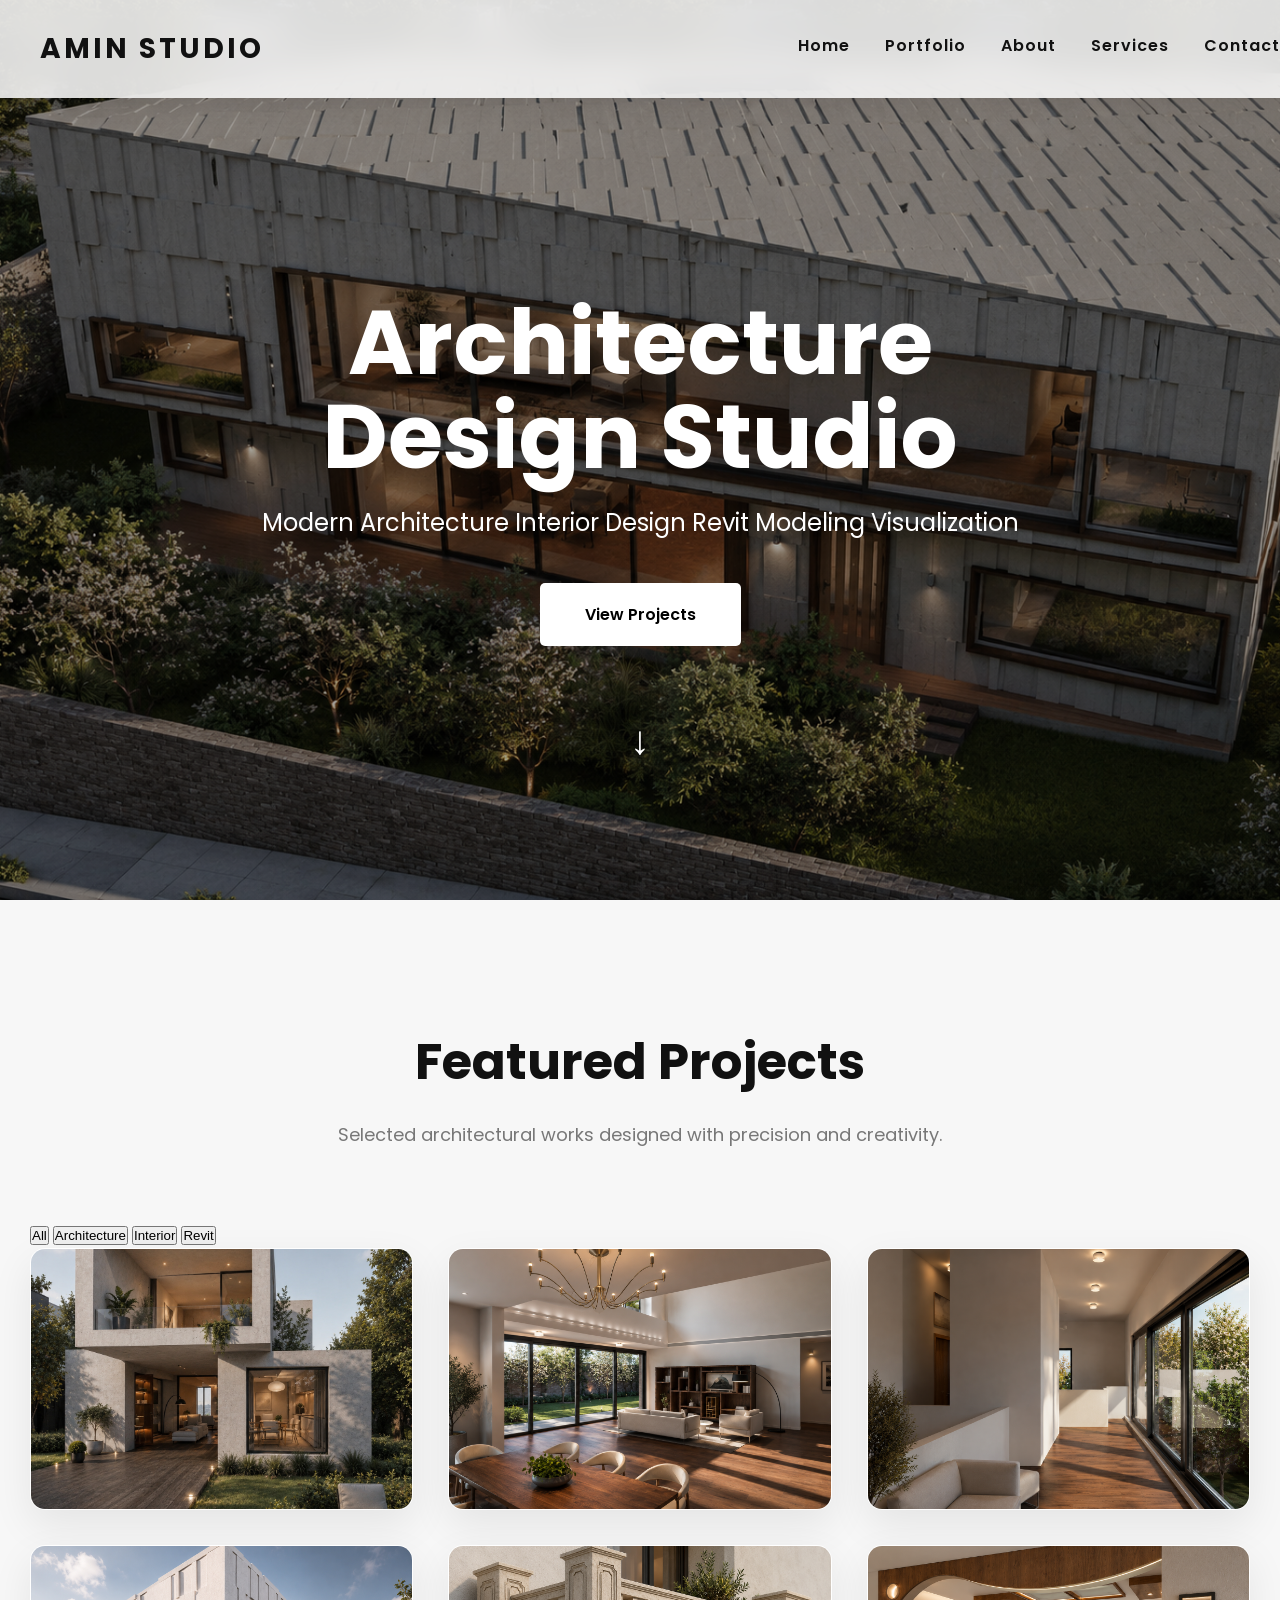
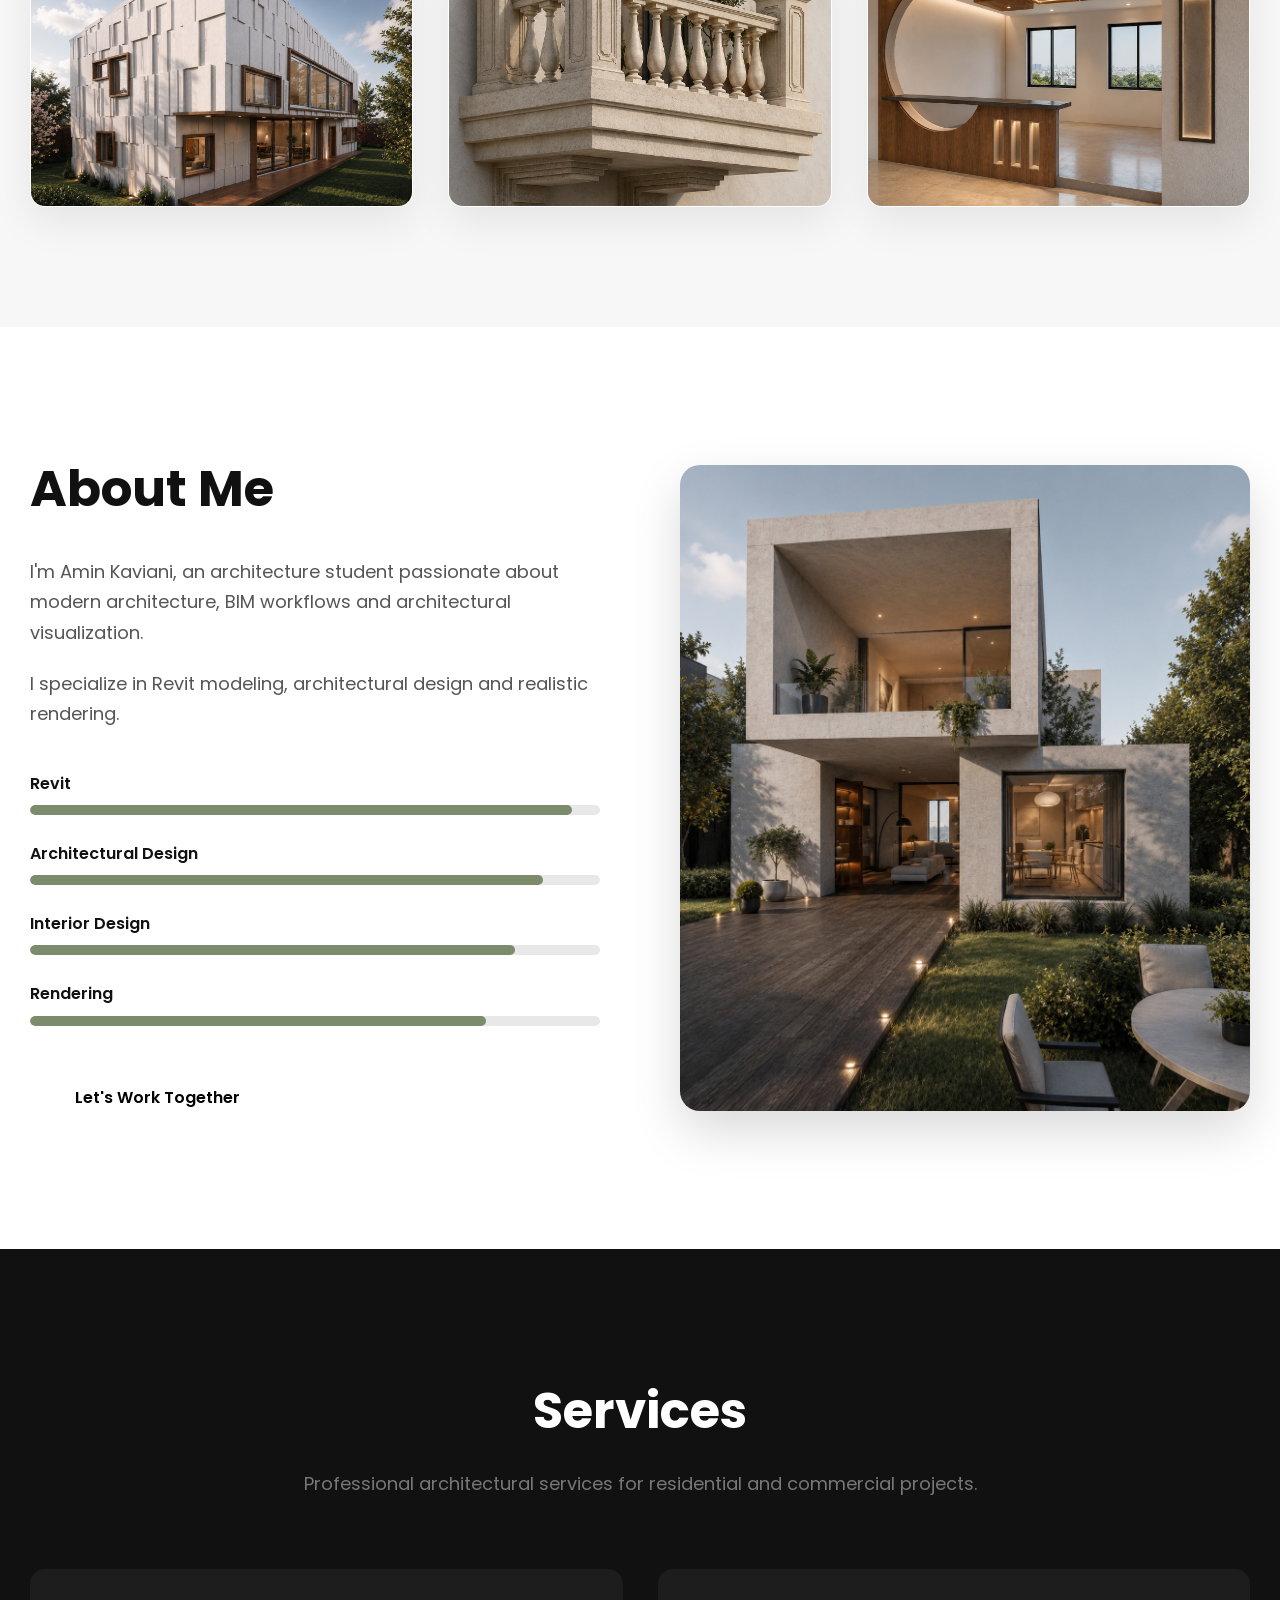
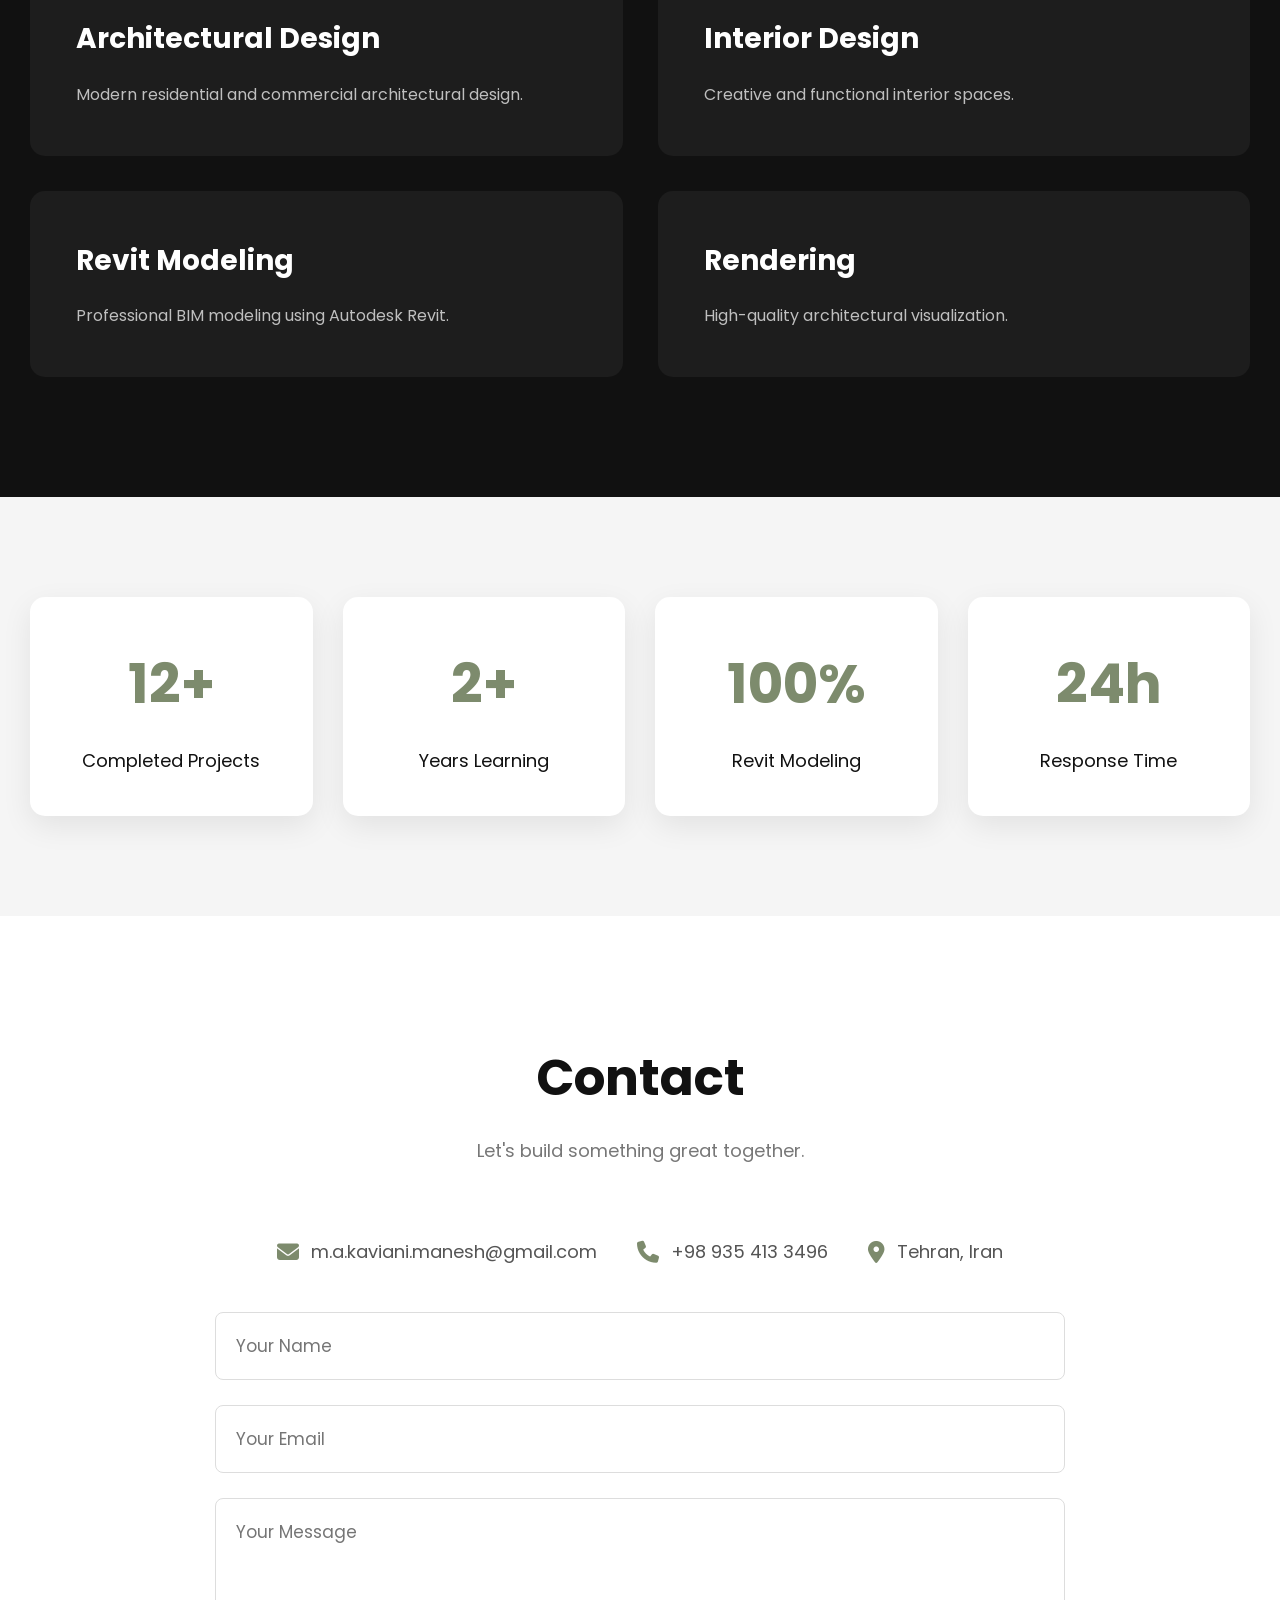
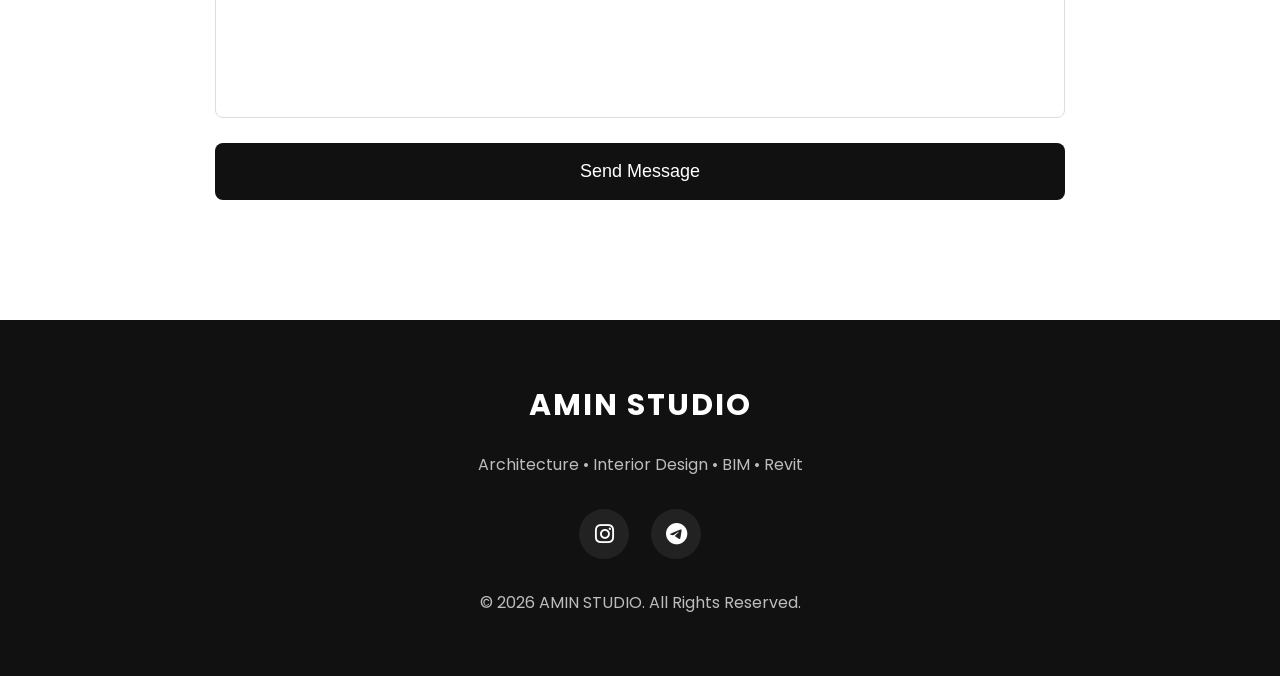
==== index.html @ f222e838 "First website version" ====
<!DOCTYPE html>
<html lang="en">

<head>

<meta charset="UTF-8">

<meta name="viewport"
content="width=device-width, initial-scale=1.0">

<title>Amin Studio</title>

<link rel="preconnect" href="https://fonts.googleapis.com">

<link rel="preconnect"
href="https://fonts.gstatic.com"
crossorigin>

<link href="https://fonts.googleapis.com/css2?family=Poppins:wght@300;400;500;600;700;800&display=swap"
rel="stylesheet">

<link rel="stylesheet"
href="https://cdnjs.cloudflare.com/ajax/libs/font-awesome/6.7.2/css/all.min.css">

<link rel="stylesheet"
href="style.css">

</head>

<body>

<div id="loader">

<div class="loader-logo">

AMIN STUDIO

</div>

</div>

<header>

<div class="container">

<div class="logo">

AMIN STUDIO

</div>

<nav>

<a href="#home">Home</a>

<a href="#portfolio">Portfolio</a>

<a href="#about">About</a>

<a href="#services">Services</a>

<a href="#contact">Contact</a>

</nav>

<div class="menu-toggle">

<span></span>

<span></span>

<span></span>

</div>

</div>

</header>

<section
class="hero"
id="home">

<div class="overlay">

<div class="hero-content">

<h1>

Architecture

<br>

Design Studio

</h1>

<p>

Modern Architecture

Interior Design

Revit Modeling

Visualization

</p>

<a href="#portfolio"
class="btn">

View Projects

</a>

<div class="scroll-down">

↓

</div>

</div>

</div>

</section>

<!-- Portfolio -->

<section class="portfolio" id="portfolio">

    <div class="container">

        <div class="section-title">
            <h2>Featured Projects</h2>
            <p>Selected architectural works designed with precision and creativity.</p>
        </div>

        <div class="portfolio-filter">

<button class="filter-btn active" data-filter="all">All</button>

<button class="filter-btn" data-filter="architecture">Architecture</button>

<button class="filter-btn" data-filter="interior">Interior</button>

<button class="filter-btn" data-filter="revit">Revit</button>

</div>

        <div class="portfolio-grid">

<div class="project-card">

    <img src="images/project1.jpg" alt="Project 1">

    <div class="project-info">

        <h3>Modern Villa</h3>

        <p>Residential Design</p>

        <a href="project1.html" class="btn">View Project</a>

    </div>

</div>
<div class="project-card">

    <img src="images/project2.jpg" alt="Project 2">

    <div class="project-info">

        <h3>Luxury Interior</h3>

        <p>Interior Design</p>

        <a href="project2.html" class="btn">View Project</a>

    </div>

</div>

<div class="project-card">

    <img src="images/project3.jpg" alt="Project 3">

    <div class="project-info">

        <h3>Contemporary House</h3>

        <p>Architecture</p>

        <a href="project3.html" class="btn">View Project</a>

    </div>

</div>

<div class="project-card">

    <img src="images/project4.jpg" alt="Project 4">

    <div class="project-info">

        <h3>Office Building</h3>

        <p>Commercial</p>

        <a href="project4.html" class="btn">View Project</a>

    </div>

</div>

<div class="project-card">

    <img src="images/project5.jpg" alt="Project 5">

    <div class="project-info">

        <h3>Landscape Design</h3>

        <p>Landscape</p>

        <a href="project5.html" class="btn">View Project</a>

    </div>

</div>

           <div class="project-card">

    <img src="images/project6.jpg" alt="Project 6">

    <div class="project-info">

        <h3>bim object </h3>

        <p>interior design</p>

        <a href="project6.html" class="btn">View Project</a>

    </div>

</div>

        </div>

    </div>

</section>

<!-- About -->

<section class="about" id="about">

    <div class="container about-grid">

        <div class="about-text">

            <h2>About Me</h2>

            <p>
                I'm Amin Kaviani, an architecture student passionate about
                modern architecture, BIM workflows and architectural visualization.
            </p>

            <p>
                I specialize in Revit modeling, architectural design and
                realistic rendering.
            </p>

            <div class="skills">

<div class="skill">
<span>Revit</span>
<div class="skill-bar">
<div class="skill-fill" style="width:95%"></div>
</div>
</div>

<div class="skill">
<span>Architectural Design</span>
<div class="skill-bar">
<div class="skill-fill" style="width:90%"></div>
</div>
</div>

<div class="skill">
<span>Interior Design</span>
<div class="skill-bar">
<div class="skill-fill" style="width:85%"></div>
</div>
</div>

<div class="skill">
<span>Rendering</span>
<div class="skill-bar">
<div class="skill-fill" style="width:80%"></div>
</div>
</div>

</div>

            <a href="#contact" class="btn">Let's Work Together</a>

        </div>

        <div class="about-image">

            <img src="images/project1.jpg" alt="About">

        </div>

    </div>

</section>

<!-- Services -->

<section class="services" id="services">

    <div class="container">

        <div class="section-title">

            <h2>Services</h2>

            <p>Professional architectural services for residential and commercial projects.</p>

        </div>

        <div class="services-grid">

            <div class="service-box">
                <h3>Architectural Design</h3>
                <p>Modern residential and commercial architectural design.</p>
            </div>

            <div class="service-box">
                <h3>Interior Design</h3>
                <p>Creative and functional interior spaces.</p>
            </div>

            <div class="service-box">
                <h3>Revit Modeling</h3>
                <p>Professional BIM modeling using Autodesk Revit.</p>
            </div>

            <div class="service-box">
                <h3>Rendering</h3>
                <p>High-quality architectural visualization.</p>
            </div>

        </div>

    </div>

</section>

<section class="stats">

<div class="container">

<div class="stats-grid">

<div class="stat-box">

<h2>12+</h2>

<p>Completed Projects</p>

</div>

<div class="stat-box">

<h2>2+</h2>

<p>Years Learning</p>

</div>

<div class="stat-box">

<h2>100%</h2>

<p>Revit Modeling</p>

</div>

<div class="stat-box">

<h2>24h</h2>

<p>Response Time</p>

</div>

</div>

</div>

</section>

<!-- Contact -->

<section class="contact" id="contact">

    <div class="container">

        <div class="section-title">

            <h2>Contact</h2>

            <p>Let's build something great together.</p>

        </div>

<div class="contact-info">

<div class="info-item">
<i class="fas fa-envelope"></i>
<span>m.a.kaviani.manesh@gmail.com</span>
</div>

<div class="info-item">
<i class="fas fa-phone"></i>
<span>+98 935 413 3496</span>
</div>

<div class="info-item">
<i class="fas fa-location-dot"></i>
<span>Tehran, Iran</span>
</div>

</div>

        <form action="https://formspree.io/f/xaqgvgnk" method="POST">

<input
type="text"
name="name"
placeholder="Your Name"
required>

<input
type="email"
name="email"
placeholder="Your Email"
required>

<textarea
name="message"
placeholder="Your Message"
required></textarea>

            <button type="submit">Send Message</button>

        </form>

    </div>

</section>

<footer>

<div class="container">

<h3>AMIN STUDIO</h3>

<p>Architecture • Interior Design • BIM • Revit</p>

<div class="social-links">

<a href="https://instagram.com/amin.studioarch" target="_blank">
<i class="fab fa-instagram"></i>
</a>

<a href="https://t.me/@Amin_1386_k" target="_blank">
<i class="fab fa-telegram"></i>
</a>

</div>

<p>© 2026 AMIN STUDIO. All Rights Reserved.</p>

</div>

</footer>

<script src="script.js"></script>

</body>

</html>
---- style.css ----
/* ===========================
   AMIN STUDIO
   Version 1.0
=========================== */

*{
margin:0;
padding:0;
box-sizing:border-box;
scroll-behavior:smooth;
}

body{

font-family:'Poppins',sans-serif;

background:#ffffff;

color:#111;

line-height:1.7;

overflow-x:hidden;

}

html,
body{
width:100%;
overflow-x:hidden;
}

section{
width:100%;
}

img{

width:100%;

display:block;

}

.container{
width:100%;
max-width:1400px;
margin:auto;
padding:0 30px;
}

/*================ HEADER ================*/

header{

position:fixed;

top:0;

left:0;

width:100%;

background:rgba(255,255,255,.85);

backdrop-filter:blur(15px);

box-shadow:0 5px 25px rgba(0,0,0,.08);

z-index:999;

transition:all .35s ease;

}

header .container{

display:flex;

justify-content:space-between;

align-items:center;

padding:25px 0;

}

.logo{

transform:translatex(40px);

font-size:28px;

font-weight:700;

letter-spacing:3px;

}

nav{

display:flex;

gap:35px;

}

nav a{

position:relative;

text-decoration:none;

color:#111;

font-weight:600;

letter-spacing:1px;

padding-bottom:6px;

transition:.35s;

}

nav a::after{

content:"";

position:absolute;

left:0;

bottom:0;

width:0;

height:2px;

background:#7d8b6d;

transition:.35s;

}

nav a:hover{

color:#7d8b6d;

}

nav a:hover::after{

width:100%;

}

nav a:hover{

color:#7d8b6d;

}

/*================ HERO ================*/

.hero{

height:100vh;

background:url("images/hero.jpg") center center/cover no-repeat;

position:relative;

overflow:hidden;

}

.overlay{
position:absolute;
top:0;
left:0;
width:100%;
height:100%;

background:rgba(0,0,0,.35);

display:flex;
justify-content:center;
align-items:center;

padding-top:90px;
}

.hero-content{

transform:translateY(40px);

max-width:900px;

padding:40px;

text-align:center;

color:white;

}

.hero-content h1{

font-size:clamp(60px,7vw,95px);

line-height:1.05;

margin-bottom:20px;

}

.hero-content p{

font-size:24px;

max-width:800px;

margin:0 auto 40px;

line-height:1.6;

}

.btn{

display:inline-block;

padding:18px 45px;

background:white;

color:black;

text-decoration:none;

font-weight:600;

transition:.3s;

border-radius:5px;

}

.btn:hover{

background:#111;

color:white;

}

/*================ SECTION TITLE ================*/

.section-title{

text-align:center;

margin-bottom:70px;

}

.section-title h2{

font-size:50px;

margin-bottom:15px;

font-weight:700;

}

.section-title p{

font-size:18px;

color:#777;

max-width:700px;

margin:auto;

}

/*================ PORTFOLIO ================*/

.portfolio{

padding:120px 0;

background:#f7f7f7;

}

.portfolio-grid{

display:grid;

grid-template-columns:repeat(3,1fr);

gap:35px;

}

.project-card{

background:white;

border-radius:15px;

overflow:hidden;

box-shadow:0 15px 40px rgba(0,0,0,.08);

transition:.4s;

cursor:pointer;

}

.project-card:hover{

transform:translateY(-12px);

box-shadow:0 25px 50px rgba(0,0,0,.15);

}

.project-card img{

height:260px;

object-fit:cover;

transition:.5s;

}

.project-card:hover img{

transform:scale(1.08);

}

.project-info{

position:absolute;

left:0;

bottom:0;

width:100%;

padding:30px;

background:linear-gradient(
to top,
rgba(0,0,0,.88),
rgba(0,0,0,.15)
);

color:white;

transform:translateY(100%);

transition:.45s;

}

.project-card:hover .project-info{

transform:translateY(0);

}

.project-info h3{

font-size:24px;

margin-bottom:10px;

}

.project-info p{

color:#777;

font-size:16px;

}

.project-info .btn{

margin-top:18px;

display:inline-block;

padding:12px 28px;

font-size:15px;

background:white;

color:#111;

border-radius:6px;

transition:.3s;

}

.project-info .btn:hover{

background:#7d8b6d;

color:white;

}

/*================ ABOUT ================*/

.about{

padding:120px 0;

}

.about-grid{

display:grid;

grid-template-columns:1fr 1fr;

gap:80px;

align-items:center;

}

.about-text h2{

font-size:50px;

margin-bottom:25px;

}

.about-text p{

margin-bottom:20px;

font-size:18px;

color:#555;

}

.about-image img{

border-radius:20px;

box-shadow:0 20px 50px rgba(0,0,0,.15);

}

/*================ SERVICES ================*/

.services{

padding:120px 0;

background:#111;

color:white;

}

.services-grid{

display:grid;

grid-template-columns:repeat(2,1fr);

gap:35px;

margin-top:60px;

}

.service-box{

background:#1d1d1d;

padding:45px;

border-radius:15px;

transition:.4s;

border:1px solid transparent;

}

.service-box:hover{

transform:translateY(-10px);

border-color:#8b9b7a;

}

.service-box h3{

font-size:28px;

margin-bottom:18px;

}

.service-box p{

color:#bfbfbf;

line-height:1.8;

}

/*================ CONTACT ================*/

.contact{

padding:120px 0;

background:white;

}

.contact form{

max-width:850px;

margin:auto;

display:flex;

flex-direction:column;

gap:25px;

}

.contact input,

.contact textarea{

padding:20px;

font-size:17px;

border:1px solid #ddd;

border-radius:8px;

font-family:Poppins,sans-serif;

outline:none;

transition:.3s;

}

.contact input:focus,

.contact textarea:focus{

border-color:#8b9b7a;

}

.contact textarea{

height:220px;

resize:none;

}

.contact button{

padding:18px;

background:#111;

color:white;

border:none;

font-size:18px;

cursor:pointer;

border-radius:8px;

transition:.3s;

}

.contact button:hover{

background:#8b9b7a;

}

/*================ FOOTER ================*/

footer{

background:#111;

color:white;

padding:60px 0;

text-align:center;

}

footer h3{

font-size:30px;

margin-bottom:20px;

letter-spacing:2px;

}

footer p{

color:#bdbdbd;

margin-top:10px;

}

/*================ RESPONSIVE ================*/

@media(max-width:1100px){

.hero-content h1{

font-size:65px;

line-height:75px;

}

.portfolio-grid{

grid-template-columns:repeat(2,1fr);

}

.about-grid{

grid-template-columns:1fr;

}

.services-grid{

grid-template-columns:1fr;

}

}

@media(max-width:768px){

header .container{

flex-direction:column;

gap:20px;

}

nav{

flex-wrap:wrap;

justify-content:center;

gap:18px;

}

.hero-content h1{

font-size:45px;

line-height:55px;

}

.hero-content p{

font-size:18px;

}

.section-title h2{

font-size:38px;

}

.portfolio-grid{

grid-template-columns:1fr;

}

.logo{

font-size:24px;

}

}

@media(max-width:500px){

.hero-content h1{

font-size:34px;

line-height:42px;

}

.hero-content p{

font-size:16px;

}

.btn{

padding:15px 30px;

}

.contact input,

.contact textarea{

padding:15px;

}

}

/* ===== Portfolio Hover Effect ===== */

.project-card{

position:relative;

background:white;

border-radius:15px;

overflow:hidden;

box-shadow:0 15px 40px rgba(0,0,0,.08);

transition:.4s;

cursor:pointer;

}

.project-card img{

width:100%;

height:260px;

object-fit:cover;

transition:.5s;

}

.project-card:hover img{

transform:scale(1.1);

}

.project-info{

position:absolute;

left:0;

bottom:-100%;

width:100%;

padding:35px;

background:linear-gradient(
to top,
rgba(0,0,0,.92),
rgba(0,0,0,.25)
);

color:white;

transition:.45s;

display:flex;

flex-direction:column;

justify-content:flex-end;

height:100%;

}

.project-card:hover .project-info{

bottom:0;

}

.project-info h3{

font-size:28px;

font-weight:600;

margin-bottom:10px;

letter-spacing:1px;

}

.project-info p{

color:#e5e5e5;

margin-bottom:20px;

font-size:16px;

}

/*============== STATS ==============*/

.stats{

background:#f5f5f5;

padding:100px 0;

}

.stats-grid{

display:grid;

grid-template-columns:repeat(4,1fr);

gap:30px;

text-align:center;

}

.stat-box{

background:white;

padding:40px;

border-radius:15px;

box-shadow:0 10px 30px rgba(0,0,0,.08);

transition:.3s;

}

.stat-box:hover{

transform:translateY(-10px);

}

.stat-box h2{

font-size:55px;

color:#7d8b6d;

margin-bottom:15px;

}

.stat-box p{

font-size:18px;

}

/*========= Scroll Animation =========*/

.hidden{

opacity:0;

transform:translateY(80px);

transition:all .8s ease;

}

.show{

opacity:1;

transform:translateY(0);

}

/*================ HERO ANIMATION ================*/

.hero{

animation:heroZoom 12s ease-in-out infinite alternate;

}

@keyframes heroZoom{

0%{

background-size:100%;

}

100%{

background-size:110%;

}

}

.hero-content h1{

opacity:0;

animation:fadeUp 1s ease forwards;

animation-delay:.3s;

}

.hero-content p{

opacity:0;

animation:fadeUp 1s ease forwards;

animation-delay:.8s;

}

.hero-content .btn{

opacity:0;

animation:fadeUp 1s ease forwards;

animation-delay:1.3s;

}

@keyframes fadeUp{

from{

opacity:0;

transform:translateY(40px);

}

to{

opacity:1;

transform:translateY(0);

}

}

/*================ SCROLL DOWN ================*/

.scroll-down{

margin-top:60px;

font-size:40px;

color:white;

animation:float 2s ease infinite;

}

@keyframes float{

0%{

transform:translateY(0);

}

50%{

transform:translateY(15px);

}

100%{

transform:translateY(0);

}

}

/*========== MOBILE MENU ==========*/

.menu-toggle{

display:none;

flex-direction:column;

cursor:pointer;

gap:6px;

}

.menu-toggle span{

width:30px;

height:3px;

background:#111;

transition:.3s;

}

@media(max-width:768px){

.hero{

height:100svh;

background-attachment:scroll;

}

.menu-toggle{

display:flex;

}

nav{

display:none;

position:absolute;

top:90px;

left:0;

width:100%;

background:white;

padding:30px 0;

flex-direction:column;

align-items:center;

box-shadow:0 10px 30px rgba(0,0,0,.1);

}

nav.active{

display:flex;

}

.contact-info{

flex-direction:column;

align-items:center;

gap:18px;

}

}

.project-card{

border:1px solid rgba(255,255,255,.05);

}

.project-card:hover{

box-shadow:0 30px 60px rgba(0,0,0,.18);

}

/*========== Header Scroll Effect ==========*/

header.scrolled{

padding:0;

background:rgba(255,255,255,.96);

box-shadow:0 12px 30px rgba(0,0,0,.12);

}

header.scrolled .container{

padding:16px 0;

}

header.scrolled .logo{

font-size:24px;

}

header.scrolled nav a{

font-size:15px;

}

/*========== Skills ==========*/

.skills{
margin:40px 0;
}

.skill{
margin-bottom:25px;
}

.skill span{
display:block;
margin-bottom:8px;
font-weight:600;
font-size:16px;
}

.skill-bar{
width:100%;
height:10px;
background:#e8e8e8;
border-radius:20px;
overflow:hidden;
}

.skill-fill{
height:100%;
background:#7d8b6d;
border-radius:20px;
transition:width 1.2s ease;
}

/*=========== PROJECT PAGE ===========*/

.project-details{

margin-top:40px;

padding:30px;

background:#f7f7f7;

border-radius:12px;

}

.project-details h3{

margin-bottom:20px;

font-size:28px;

}

.project-details p{

margin-bottom:12px;

font-size:17px;

color:#555;

}

.contact-info{

text-align:center;

margin-bottom:40px;

}

.contact-info p{

font-size:18px;

margin-bottom:12px;

color:#555;

}

.contact-info strong{

color:#111;

}

/*========== Contact Info ==========*/

.contact-info{

display:flex;

justify-content:center;

gap:40px;

flex-wrap:wrap;

margin-bottom:45px;

}

.info-item{

display:flex;

align-items:center;

gap:12px;

font-size:18px;

color:#555;

}

.info-item i{

font-size:22px;

color:#7d8b6d;

}

/*========== Social Links ==========*/

.social-links{

display:flex;

justify-content:center;

gap:22px;

margin:30px 0;

}

.social-links a{

width:50px;

height:50px;

display:flex;

align-items:center;

justify-content:center;

border-radius:50%;

background:#222;

color:white;

font-size:22px;

text-decoration:none;

transition:.3s;

}

.social-links a:hover{

background:#7d8b6d;

transform:translateY(-6px);

}

/*========== LOADER ==========*/

#loader{

position:fixed;

top:0;

left:0;

width:100%;

height:100%;

background:#111;

display:flex;

justify-content:center;

align-items:center;

z-index:99999;

transition:opacity .8s ease, visibility .8s;

}

.loader-logo{

color:white;

font-size:42px;

font-weight:700;

letter-spacing:8px;

animation:pulse 1.5s infinite;

}

#loader.hide{

opacity:0;

visibility:hidden;

}

@keyframes pulse{

0%{

opacity:.4;

transform:scale(.96);

}

50%{

opacity:1;

transform:scale(1);

}

100%{

opacity:.4;

transform:scale(.96);

}

}
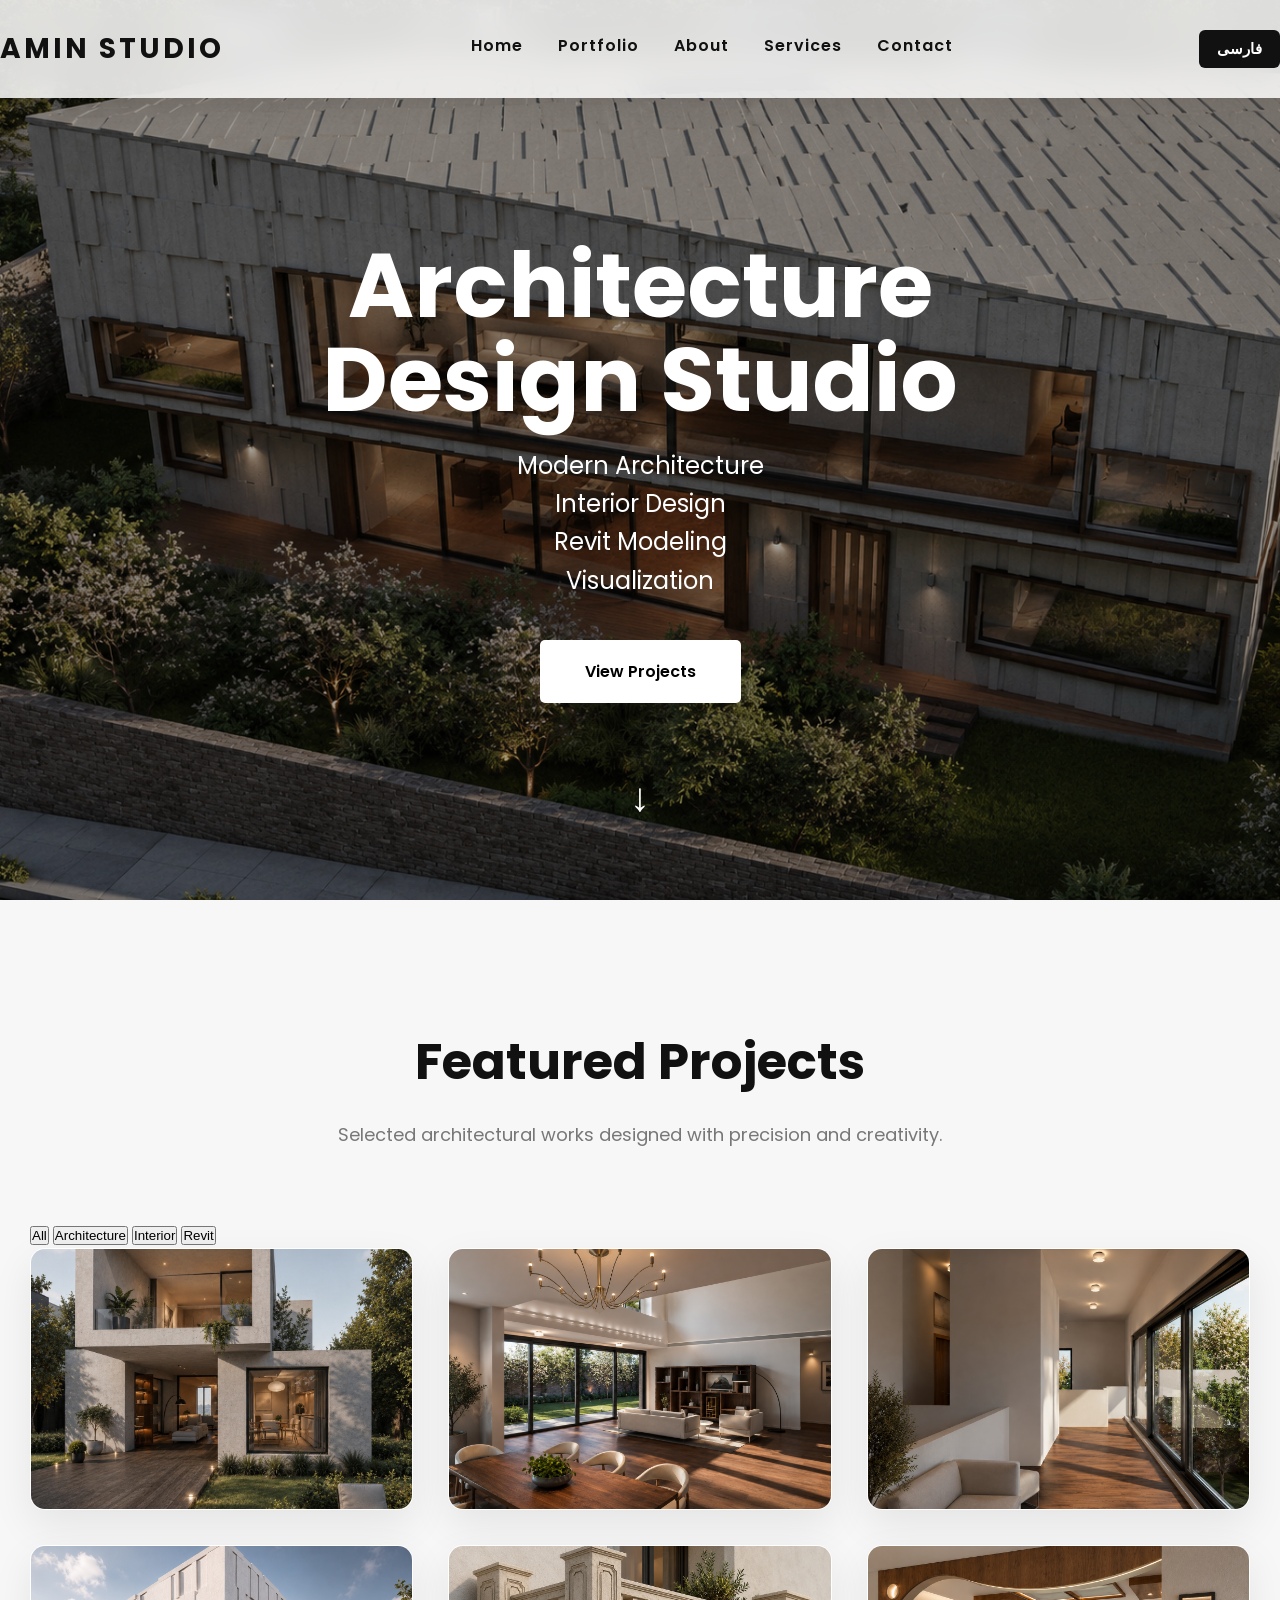
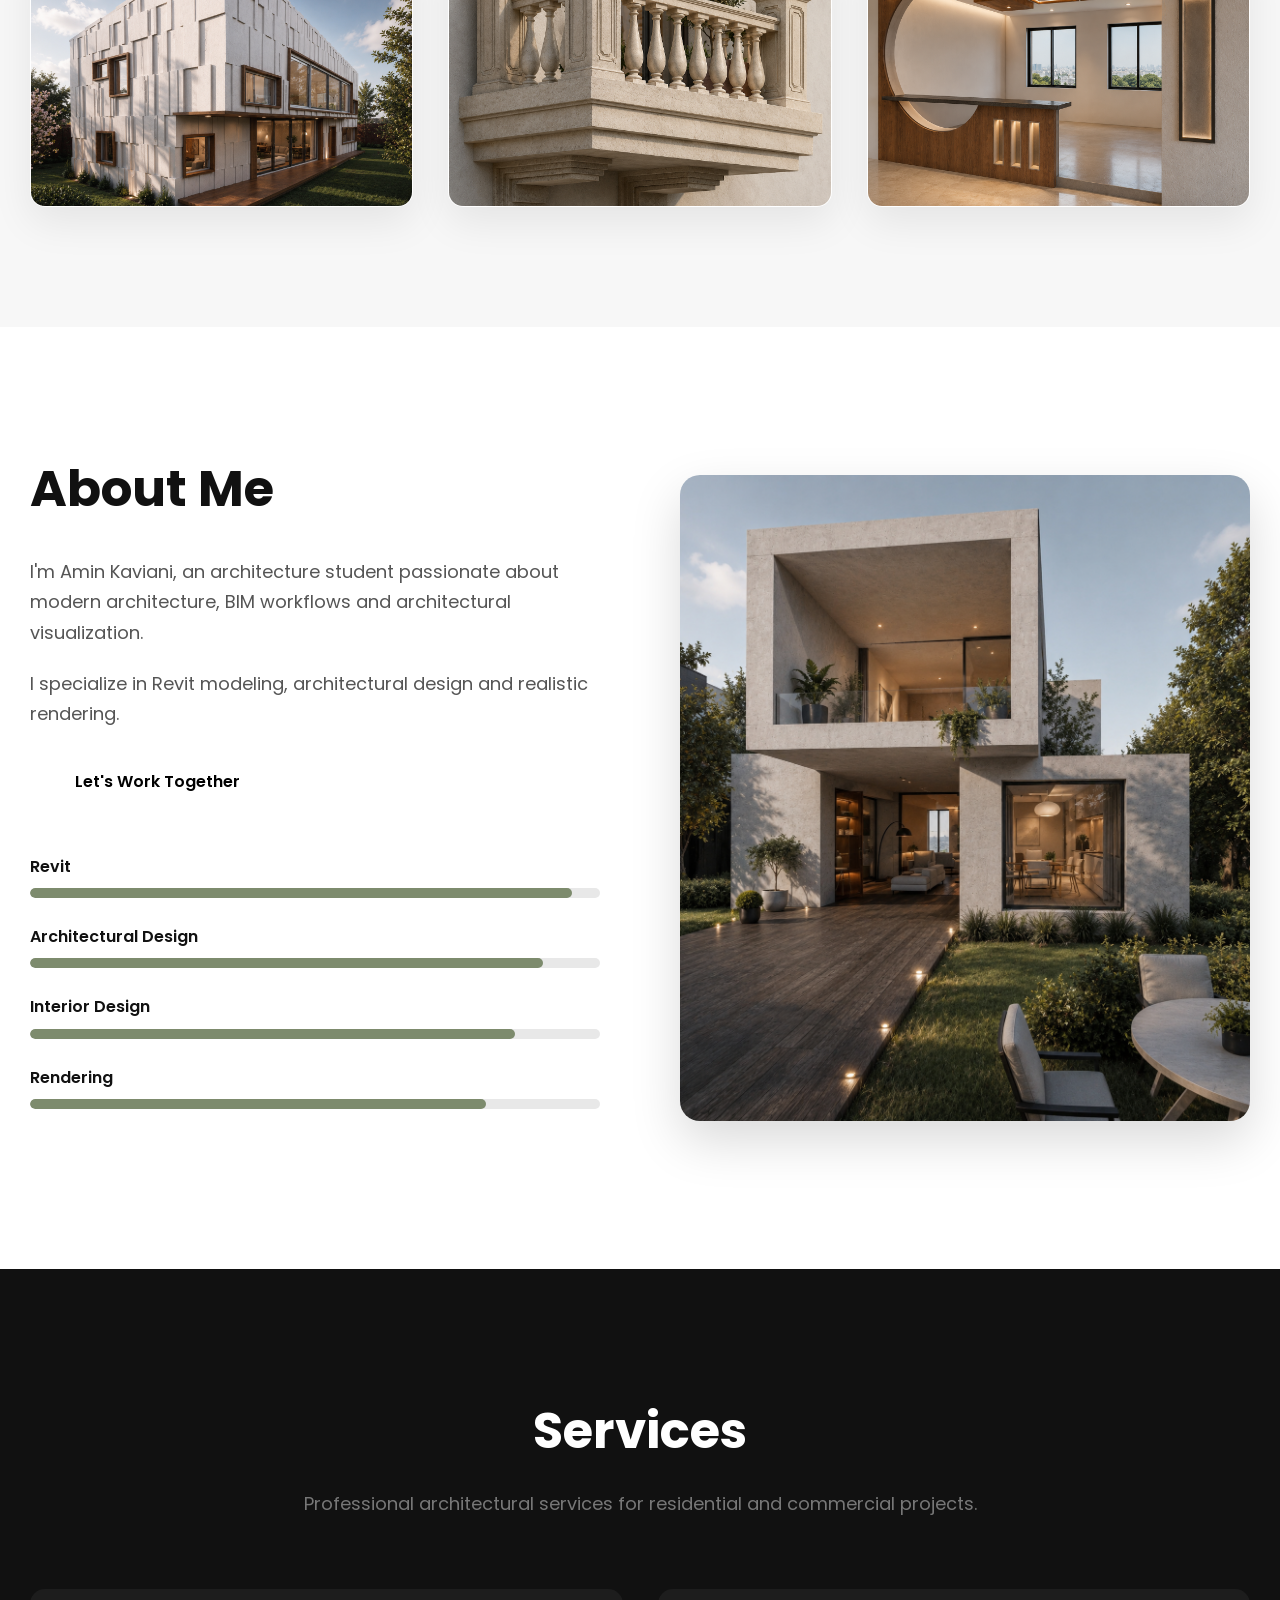
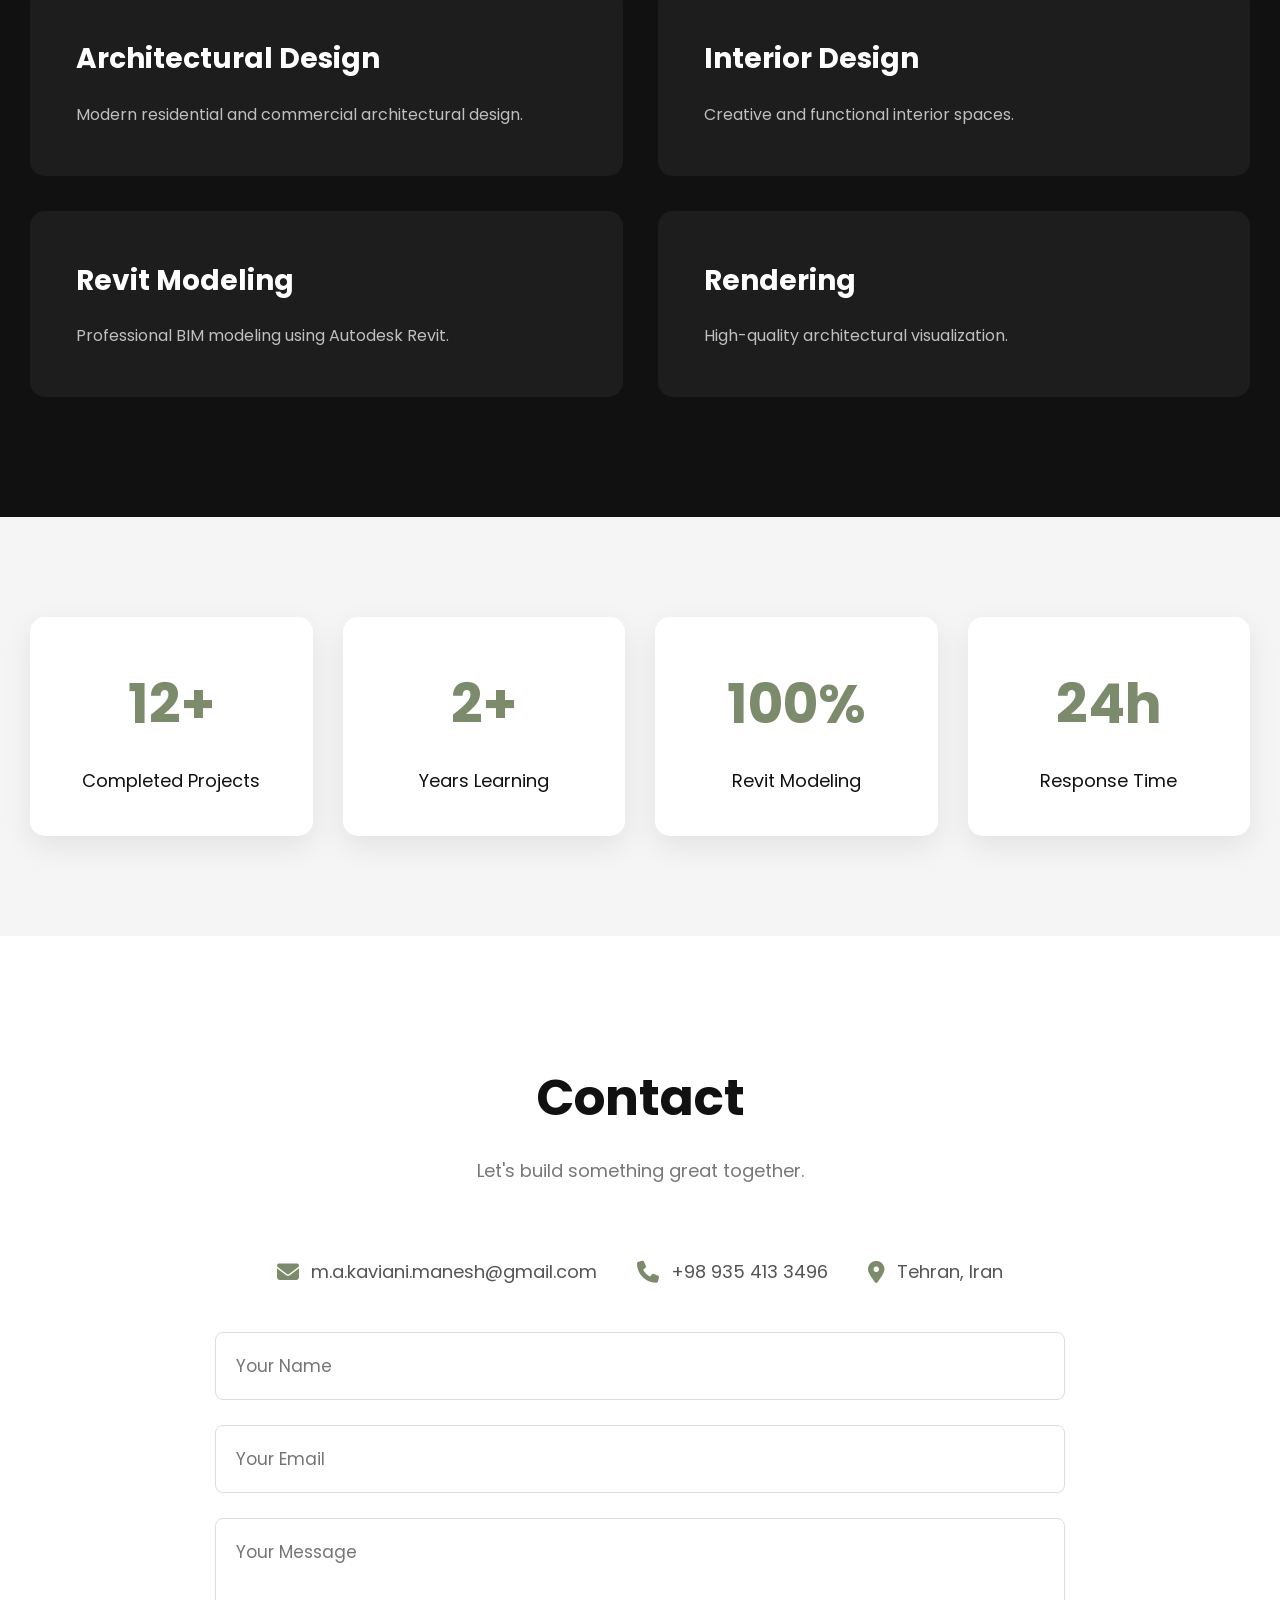
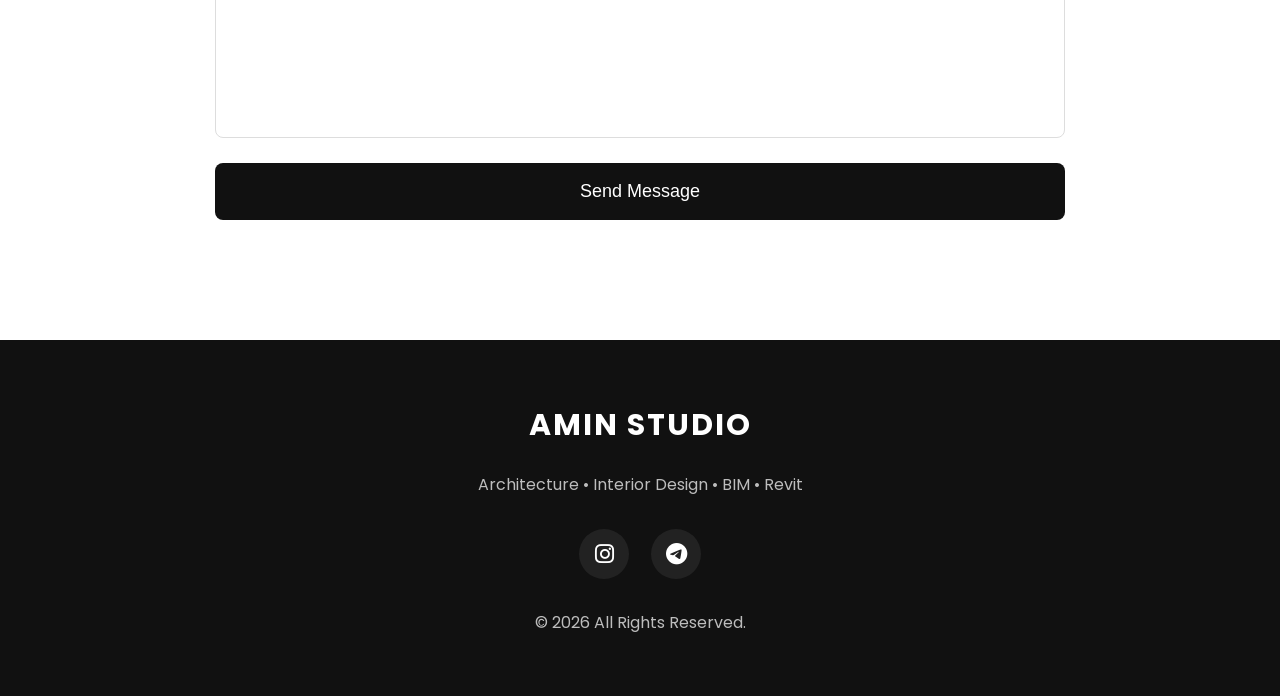
==== commit b9ac1dd6: "Update website" ====
--- a/index.html
+++ b/index.html
@@ -51,17 +51,21 @@
 
 <nav>
 
-<a href="#home">Home</a>
-
-<a href="#portfolio">Portfolio</a>
-
-<a href="#about">About</a>
-
-<a href="#services">Services</a>
-
-<a href="#contact">Contact</a>
+<a href="#home" id="nav-home">Home</a>
+
+<a href="#portfolio" id="nav-portfolio">Portfolio</a>
+
+<a href="#about" id="nav-about">About</a>
+
+<a href="#services" id="nav-services">Services</a>
+
+<a href="#contact" id="nav-contact">Contact</a>
 
 </nav>
+
+<button id="lang-toggle" class="lang-btn">
+    فارسی
+</button>
 
 <div class="menu-toggle">
 
@@ -85,17 +89,13 @@
 
 <div class="hero-content">
 
-<h1>
-
+<h1 id="hero-title">
 Architecture
-
 <br>
-
 Design Studio
-
 </h1>
 
-<p>
+<p id="hero-text">
 
 Modern Architecture
 
@@ -107,11 +107,8 @@
 
 </p>
 
-<a href="#portfolio"
-class="btn">
-
+<a href="#portfolio" class="btn" id="hero-btn">
 View Projects
-
 </a>
 
 <div class="scroll-down">
@@ -133,8 +130,10 @@
     <div class="container">
 
         <div class="section-title">
-            <h2>Featured Projects</h2>
-            <p>Selected architectural works designed with precision and creativity.</p>
+            <h2 id="portfolio-title">Featured Projects</h2>
+            <p id="portfolio-text">
+Selected architectural works designed with precision and creativity.
+</p>
         </div>
 
         <div class="portfolio-filter">
@@ -157,11 +156,11 @@
 
     <div class="project-info">
 
-        <h3>Modern Villa</h3>
-
-        <p>Residential Design</p>
-
-        <a href="project1.html" class="btn">View Project</a>
+        <h3 id="project1-title">Modern Villa</h3>
+
+       <p id="project1-type">Residential Design</p>
+
+        <a href="project1.html" class="btn" id="view-btn1">View Project</a>
 
     </div>
 
@@ -172,11 +171,11 @@
 
     <div class="project-info">
 
-        <h3>Luxury Interior</h3>
-
-        <p>Interior Design</p>
-
-        <a href="project2.html" class="btn">View Project</a>
+        <h3 id="project2-title">Luxury Interior</h3>
+
+        <p id="project2-type">Interior Design</p>
+
+        <a href="project2.html" class="btn" id="view-btn2">View Project</a>
 
     </div>
 
@@ -188,11 +187,11 @@
 
     <div class="project-info">
 
-        <h3>Contemporary House</h3>
-
-        <p>Architecture</p>
-
-        <a href="project3.html" class="btn">View Project</a>
+        <h3 id="project3-title">Contemporary House</h3>
+
+        <p id="project3-type">Architecture</p>
+
+        <a href="project3.html" class="btn" id="view-btn3">View Project</a>
 
     </div>
 
@@ -204,11 +203,11 @@
 
     <div class="project-info">
 
-        <h3>Office Building</h3>
-
-        <p>Commercial</p>
-
-        <a href="project4.html" class="btn">View Project</a>
+        <h3 id="project4-title">Office Building</h3>
+
+        <p id="project4-type">Commercial</p>
+
+        <a href="project4.html" class="btn" id="view-btn4">View Project</a>
 
     </div>
 
@@ -220,11 +219,11 @@
 
     <div class="project-info">
 
-        <h3>Landscape Design</h3>
-
-        <p>Landscape</p>
-
-        <a href="project5.html" class="btn">View Project</a>
+        <h3 id="project5-title">Landscape Design</h3>
+
+        <p id="project5-type">Landscape</p>
+
+        <a href="project5.html" class="btn" id="view-btn5">View Project</a>
 
     </div>
 
@@ -236,11 +235,11 @@
 
     <div class="project-info">
 
-        <h3>bim object </h3>
-
-        <p>interior design</p>
-
-        <a href="project6.html" class="btn">View Project</a>
+        <h3 id="project6-title">bim object </h3>
+
+        <p id="project6-type">interior design </p>
+
+        <a href="project6.html" class="btn" id="view-btn6">View Project</a>
 
     </div>
 
@@ -260,17 +259,21 @@
 
         <div class="about-text">
 
-            <h2>About Me</h2>
-
-            <p>
+            <h2 id="about-title">About Me</h2>
+
+            <p id="about-text1">
                 I'm Amin Kaviani, an architecture student passionate about
                 modern architecture, BIM workflows and architectural visualization.
             </p>
 
-            <p>
+            <p id="about-text2">
                 I specialize in Revit modeling, architectural design and
                 realistic rendering.
             </p>
+
+            <a href="#contact" class="btn" id="about-btn">
+            Let's Work Together
+            </a>
 
             <div class="skills">
 
@@ -304,7 +307,7 @@
 
 </div>
 
-            <a href="#contact" class="btn">Let's Work Together</a>
+        
 
         </div>
 
@@ -326,32 +329,42 @@
 
         <div class="section-title">
 
-            <h2>Services</h2>
-
-            <p>Professional architectural services for residential and commercial projects.</p>
+            <h2 id="services-title">Services</h2>
+
+            <p id="services-text">
+            Professional architectural services for residential and commercial projects.
+            </p>
 
         </div>
 
         <div class="services-grid">
 
             <div class="service-box">
-                <h3>Architectural Design</h3>
-                <p>Modern residential and commercial architectural design.</p>
+                <h3 id="service1-title">Architectural Design</h3>
+                <p id="service1-text">
+                Modern residential and commercial architectural design.
+                </p>
             </div>
 
             <div class="service-box">
-                <h3>Interior Design</h3>
-                <p>Creative and functional interior spaces.</p>
+                <h3 id="service2-title">Interior Design</h3>
+                <p id="service2-text">
+                Creative and functional interior spaces.
+                </p>
             </div>
 
             <div class="service-box">
-                <h3>Revit Modeling</h3>
-                <p>Professional BIM modeling using Autodesk Revit.</p>
+                <h3 id="service3-title">Revit Modeling</h3>
+                <p id="service3-text">
+                Professional BIM modeling using Autodesk Revit.
+                </p>
             </div>
 
             <div class="service-box">
-                <h3>Rendering</h3>
-                <p>High-quality architectural visualization.</p>
+                <h3 id="service4-title">Rendering</h3>
+                <p id="service4-text">
+                High-quality architectural visualization.
+                </p>
             </div>
 
         </div>
@@ -370,7 +383,7 @@
 
 <h2>12+</h2>
 
-<p>Completed Projects</p>
+<p id="stat1">Completed Projects</p>
 
 </div>
 
@@ -378,7 +391,7 @@
 
 <h2>2+</h2>
 
-<p>Years Learning</p>
+<p id="stat2">Years Learning</p>
 
 </div>
 
@@ -386,7 +399,7 @@
 
 <h2>100%</h2>
 
-<p>Revit Modeling</p>
+<p id="stat3">Revit Modeling</p>
 
 </div>
 
@@ -394,7 +407,7 @@
 
 <h2>24h</h2>
 
-<p>Response Time</p>
+<p id="stat4">Response Time</p>
 
 </div>
 
@@ -412,9 +425,9 @@
 
         <div class="section-title">
 
-            <h2>Contact</h2>
-
-            <p>Let's build something great together.</p>
+            <h2 id="contact-title">Contact</h2>
+
+            <p id="contact-text">Let's build something great together.</p>
 
         </div>
 
@@ -439,24 +452,13 @@
 
         <form action="https://formspree.io/f/xaqgvgnk" method="POST">
 
-<input
-type="text"
-name="name"
-placeholder="Your Name"
-required>
-
-<input
-type="email"
-name="email"
-placeholder="Your Email"
-required>
-
-<textarea
-name="message"
-placeholder="Your Message"
-required></textarea>
-
-            <button type="submit">Send Message</button>
+<input type="text" id="name-input" placeholder="Your Name">
+
+<input type="email" id="email-input" placeholder="Your Email">
+
+<textarea id="message-input" placeholder="Your Message"></textarea>
+
+           <button type="submit" id="send-btn">Send Message</button>
 
         </form>
 
@@ -470,7 +472,9 @@
 
 <h3>AMIN STUDIO</h3>
 
-<p>Architecture • Interior Design • BIM • Revit</p>
+<p id="footer-text">
+Architecture • Interior Design • BIM • Revit
+</p>
 
 <div class="social-links">
 
@@ -484,12 +488,13 @@
 
 </div>
 
-<p>© 2026 AMIN STUDIO. All Rights Reserved.</p>
+<p id="footer-copy">© 2026 All Rights Reserved.</p>
 
 </div>
 
 </footer>
 
+<script src="translations.js"></script>
 <script src="script.js"></script>
 
 </body>
--- a/style.css
+++ b/style.css
@@ -87,8 +87,6 @@
 
 .logo{
 
-transform:translatex(40px);
-
 font-size:28px;
 
 font-weight:700;
@@ -397,297 +395,316 @@
 
 .project-info .btn{
 
+display:flex;
+justify-content:center;
+align-items:center;
+
+width:100%;
+height:52px;
+
 margin-top:18px;
 
-display:inline-block;
-
-padding:12px 28px;
+padding:0;
 
 font-size:15px;
+font-weight:600;
 
 background:white;
-
 color:#111;
 
-border-radius:6px;
+border-radius:8px;
+
+text-align:center;
+
+line-height:1.4;
+
+white-space:normal;
+
+}
+
+.project-info .btn:hover{
+
+background:#7d8b6d;
+
+color:white;
+
+}
+
+/*================ ABOUT ================*/
+
+.about{
+
+padding:120px 0;
+
+}
+
+.about-grid{
+
+display:grid;
+
+grid-template-columns:1fr 1fr;
+
+gap:80px;
+
+align-items:center;
+
+}
+
+.about-text h2{
+
+font-size:50px;
+
+margin-bottom:25px;
+
+}
+
+.about-text p{
+
+margin-bottom:20px;
+
+font-size:18px;
+
+color:#555;
+
+}
+
+.about-image img{
+
+border-radius:20px;
+
+box-shadow:0 20px 50px rgba(0,0,0,.15);
+
+}
+
+/*================ SERVICES ================*/
+
+.services{
+
+padding:120px 0;
+
+background:#111;
+
+color:white;
+
+}
+
+.services-grid{
+
+display:grid;
+
+grid-template-columns:repeat(2,1fr);
+
+gap:35px;
+
+margin-top:60px;
+
+}
+
+.service-box{
+
+background:#1d1d1d;
+
+padding:45px;
+
+border-radius:15px;
+
+transition:.4s;
+
+border:1px solid transparent;
+
+}
+
+.service-box:hover{
+
+transform:translateY(-10px);
+
+border-color:#8b9b7a;
+
+}
+
+.service-box h3{
+
+font-size:28px;
+
+margin-bottom:18px;
+
+}
+
+.service-box p{
+
+color:#bfbfbf;
+
+line-height:1.8;
+
+}
+
+/*================ CONTACT ================*/
+
+.contact{
+
+padding:120px 0;
+
+background:white;
+
+}
+
+.contact form{
+
+max-width:850px;
+
+margin:auto;
+
+display:flex;
+
+flex-direction:column;
+
+gap:25px;
+
+}
+
+.contact input,
+
+.contact textarea{
+
+padding:20px;
+
+font-size:17px;
+
+border:1px solid #ddd;
+
+border-radius:8px;
+
+font-family:Poppins,sans-serif;
+
+outline:none;
 
 transition:.3s;
 
 }
 
-.project-info .btn:hover{
-
-background:#7d8b6d;
+.contact input:focus,
+
+.contact textarea:focus{
+
+border-color:#8b9b7a;
+
+}
+
+.contact textarea{
+
+height:220px;
+
+resize:none;
+
+}
+
+.contact button{
+
+padding:18px;
+
+background:#111;
 
 color:white;
 
-}
-
-/*================ ABOUT ================*/
-
-.about{
-
-padding:120px 0;
+border:none;
+
+font-size:18px;
+
+cursor:pointer;
+
+border-radius:8px;
+
+transition:.3s;
+
+}
+
+.contact button:hover{
+
+background:#8b9b7a;
+
+}
+
+/*================ FOOTER ================*/
+
+footer{
+
+background:#111;
+
+color:white;
+
+padding:60px 0;
+
+text-align:center;
+
+}
+
+footer h3{
+
+font-size:30px;
+
+margin-bottom:20px;
+
+letter-spacing:2px;
+
+}
+
+footer p{
+
+color:#bdbdbd;
+
+margin-top:10px;
+
+}
+
+/*================ RESPONSIVE ================*/
+
+@media(max-width:1100px){
+
+.hero-content h1{
+
+font-size:65px;
+
+line-height:75px;
+
+}
+
+.portfolio-grid{
+
+grid-template-columns:repeat(2,1fr);
 
 }
 
 .about-grid{
 
-display:grid;
-
-grid-template-columns:1fr 1fr;
-
-gap:80px;
-
-align-items:center;
-
-}
-
-.about-text h2{
-
-font-size:50px;
-
-margin-bottom:25px;
-
-}
-
-.about-text p{
-
-margin-bottom:20px;
-
-font-size:18px;
-
-color:#555;
-
-}
-
-.about-image img{
-
-border-radius:20px;
-
-box-shadow:0 20px 50px rgba(0,0,0,.15);
-
-}
-
-/*================ SERVICES ================*/
-
-.services{
-
-padding:120px 0;
-
-background:#111;
-
-color:white;
+grid-template-columns:1fr;
 
 }
 
 .services-grid{
 
-display:grid;
-
-grid-template-columns:repeat(2,1fr);
-
-gap:35px;
-
-margin-top:60px;
-
-}
-
-.service-box{
-
-background:#1d1d1d;
-
-padding:45px;
-
-border-radius:15px;
-
-transition:.4s;
-
-border:1px solid transparent;
-
-}
-
-.service-box:hover{
-
-transform:translateY(-10px);
-
-border-color:#8b9b7a;
-
-}
-
-.service-box h3{
-
-font-size:28px;
-
-margin-bottom:18px;
-
-}
-
-.service-box p{
-
-color:#bfbfbf;
-
-line-height:1.8;
-
-}
-
-/*================ CONTACT ================*/
-
-.contact{
-
-padding:120px 0;
-
-background:white;
-
-}
-
-.contact form{
-
-max-width:850px;
-
-margin:auto;
-
-display:flex;
+grid-template-columns:1fr;
+
+}
+
+}
+
+@media(max-width:768px){
+
+header .container{
 
 flex-direction:column;
 
-gap:25px;
-
-}
-
-.contact input,
-
-.contact textarea{
-
-padding:20px;
-
-font-size:17px;
-
-border:1px solid #ddd;
-
-border-radius:8px;
-
-font-family:Poppins,sans-serif;
-
-outline:none;
-
-transition:.3s;
-
-}
-
-.contact input:focus,
-
-.contact textarea:focus{
-
-border-color:#8b9b7a;
-
-}
-
-.contact textarea{
-
-height:220px;
-
-resize:none;
-
-}
-
-.contact button{
-
-padding:18px;
-
-background:#111;
-
-color:white;
-
-border:none;
-
-font-size:18px;
-
-cursor:pointer;
-
-border-radius:8px;
-
-transition:.3s;
-
-}
-
-.contact button:hover{
-
-background:#8b9b7a;
-
-}
-
-/*================ FOOTER ================*/
-
-footer{
-
-background:#111;
-
-color:white;
-
-padding:60px 0;
+gap:20px;
+
+}
+
+.logo{
+
+width:100%;
 
 text-align:center;
 
-}
-
-footer h3{
-
-font-size:30px;
-
-margin-bottom:20px;
-
-letter-spacing:2px;
-
-}
-
-footer p{
-
-color:#bdbdbd;
-
-margin-top:10px;
-
-}
-
-/*================ RESPONSIVE ================*/
-
-@media(max-width:1100px){
-
-.hero-content h1{
-
-font-size:65px;
-
-line-height:75px;
-
-}
-
-.portfolio-grid{
-
-grid-template-columns:repeat(2,1fr);
-
-}
-
-.about-grid{
-
-grid-template-columns:1fr;
-
-}
-
-.services-grid{
-
-grid-template-columns:1fr;
-
-}
-
-}
-
-@media(max-width:768px){
-
-header .container{
-
-flex-direction:column;
-
-gap:20px;
+margin:0 auto;
 
 }
 
@@ -831,7 +848,7 @@
 
 flex-direction:column;
 
-justify-content:flex-end;
+justify-content:center;
 
 height:100%;
 
@@ -1080,6 +1097,30 @@
 }
 
 @media(max-width:768px){
+
+.stats-grid{
+
+display:grid;
+
+grid-template-columns:1fr;
+
+gap:18px;
+
+padding:0 20px;
+
+}
+
+.logo{
+
+width:100%;
+
+text-align:center;
+
+font-size:24px;
+
+margin:0 auto;
+
+}
 
 .hero{
 
@@ -1429,4 +1470,122 @@
 
 }
 
+}
+
+.logo{
+
+font-size:28px;
+
+font-weight:700;
+
+letter-spacing:3px;
+
+}
+
+@media (max-width:768px){
+
+header .container{
+
+display:flex;
+
+flex-direction:column;
+
+align-items:center;
+
+justify-content:center;
+
+}
+
+.logo{
+
+width:100%;
+
+margin:0;
+
+padding:0;
+
+text-align:center;
+
+}
+
+}
+
+@media (max-width:768px){
+
+.stat-box{
+
+padding:25px 20px;
+
+}
+
+.stat-box h2{
+
+font-size:40px;
+
+}
+
+.stat-box p{
+
+font-size:16px;
+
+}
+
+}
+
+/* ===== Language Button ===== */
+
+.lang-btn{
+
+background:#111;
+
+color:#fff;
+
+border:none;
+
+padding:10px 18px;
+
+border-radius:6px;
+
+cursor:pointer;
+
+font-size:15px;
+
+font-weight:600;
+
+transition:.3s;
+
+}
+
+.lang-btn:hover{
+
+background:#7d8b6d;
+
+}
+
+@media(max-width:768px){
+
+.lang-btn{
+
+margin-top:15px;
+
+}
+
+}
+
+#view-btn1,
+#view-btn2,
+#view-btn3,
+#view-btn4,
+#view-btn5,
+#view-btn6{
+    display:flex;
+    justify-content:center;
+    align-items:center;
+    width:100%;
+    min-height:48px;
+    text-align:center;
+    white-space:normal;
+    word-break:break-word;
+    line-height:1.4;
+    padding:10px;
 }
